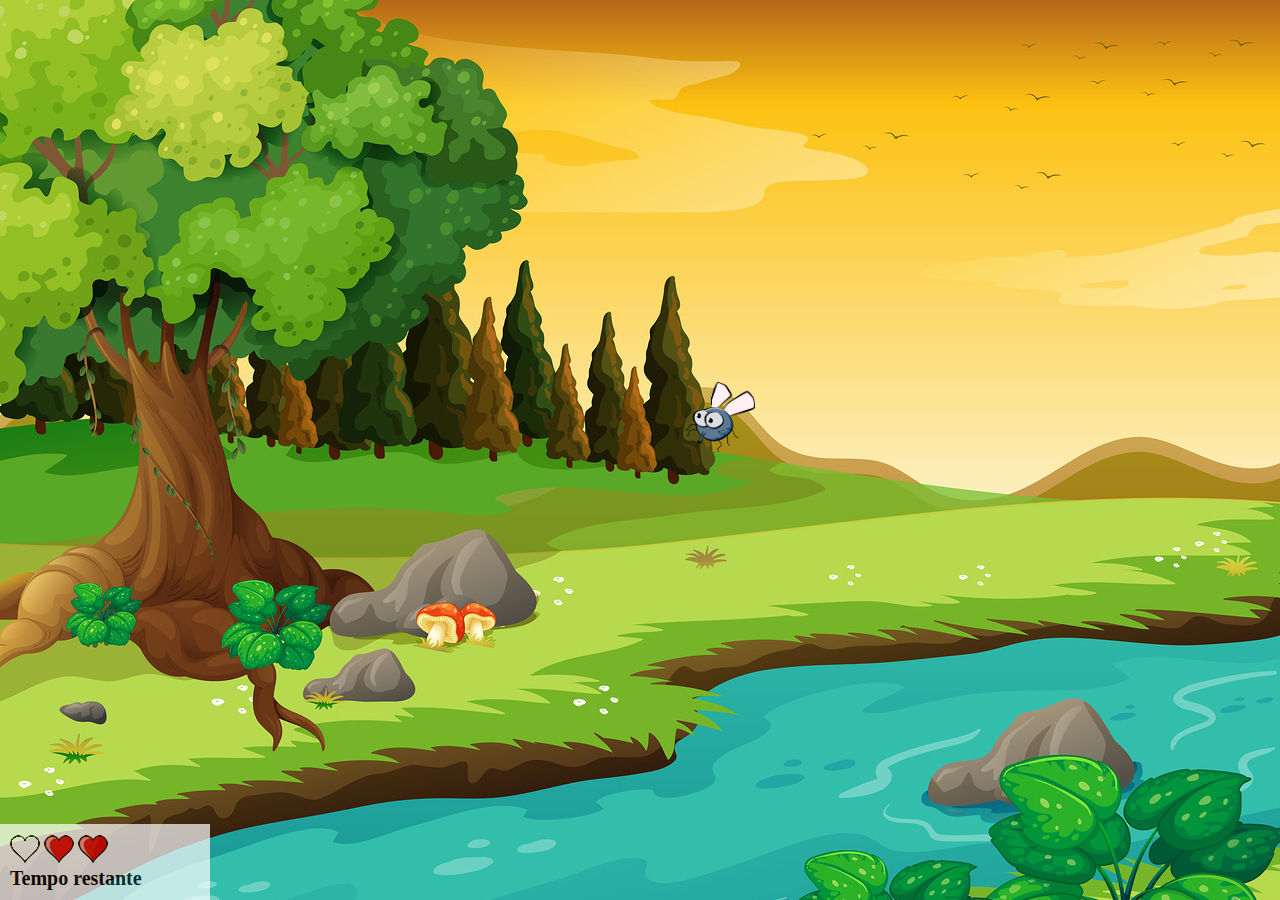
==== app.html @ a0baee80 "Criando cenario do app" ====
<!DOCTYPE html>
<html>
    <head>
        <meta charset="UTF-8">
        <title>JavaScript</title>

        <link rel="stylesheet" href="estilo.css"/>
        <script src="jogo.js">
            
        </script>
    </head>

    <body onresize="ajustaTamanhoPalcoJogo()">

        <div class="painel">
            <div class="vidas">
                <img src="imagens/coracao_vazio.png">
                <img src="imagens/coracao_cheio.png">
                <img src="imagens/coracao_cheio.png">
            </div>

            <div class="cronometro">Tempo restante

            </div>
        </div>

        <script>
            posicaoRandomica()

            setInterval(function() {
                posicaoRandomica()
            }, 1000)   
    
        </script>
    </body>

</html>
---- estilo.css ----
body {
    background-image: url(imagens/bg.jpg);
    background-repeat: no-repeat;
    background-size: 100%;
}

.mosquito1 {
    width: 50px;
    height: 50px;
}

.mosquito2 {
    width: 70px;
    height: 70px;
}

.mosquito3 {
    width: 90px;
    height: 90px;
}

.ladoA {
    transform: scaleX(1);
}

.ladoB {
    transform: scaleX(-1);
}

.painel {
    position: absolute;
    width: 190px;
    padding: 10px;
    left: 0px;
    bottom: 0px;
    border-top: solid 1px #FFF;
    background-color: #FFF;
    opacity: 0.7;
}

.vidas {
    float: left;
    padding-right: 8px;
}

.cronometro {
    float: left;
    font-size: 20px;
    font-weight: bold;
}
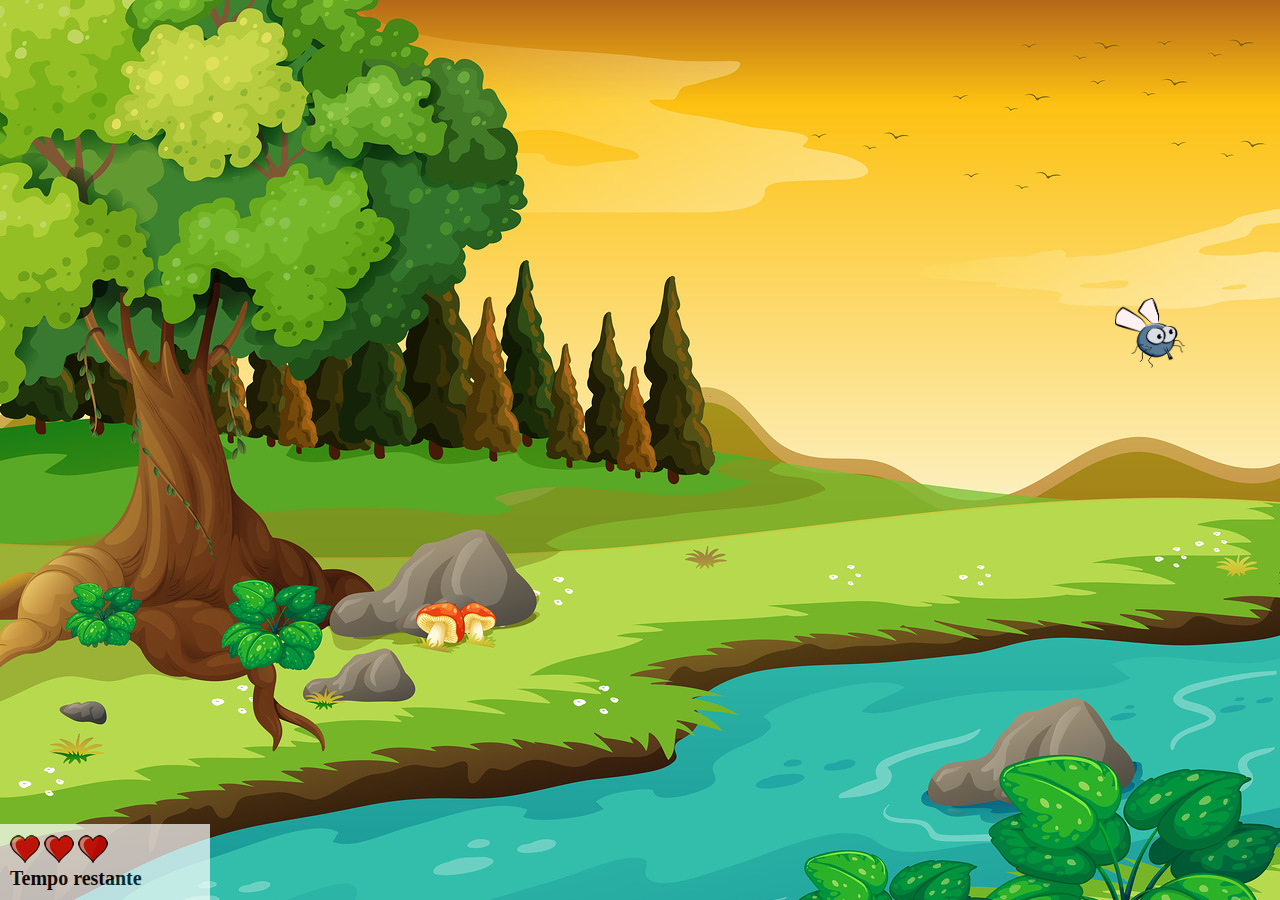
==== commit bf717db3: "Controlando os pontos de vida" ====
--- a/app.html
+++ b/app.html
@@ -14,9 +14,9 @@
 
         <div class="painel">
             <div class="vidas">
-                <img src="imagens/coracao_vazio.png">
-                <img src="imagens/coracao_cheio.png">
-                <img src="imagens/coracao_cheio.png">
+                <img id="v1" src="imagens/coracao_cheio.png">
+                <img id="v2" src="imagens/coracao_cheio.png">
+                <img id="v3" src="imagens/coracao_cheio.png">
             </div>
 
             <div class="cronometro">Tempo restante
@@ -29,7 +29,7 @@
 
             setInterval(function() {
                 posicaoRandomica()
-            }, 1000)   
+            }, 2000)   
     
         </script>
     </body>
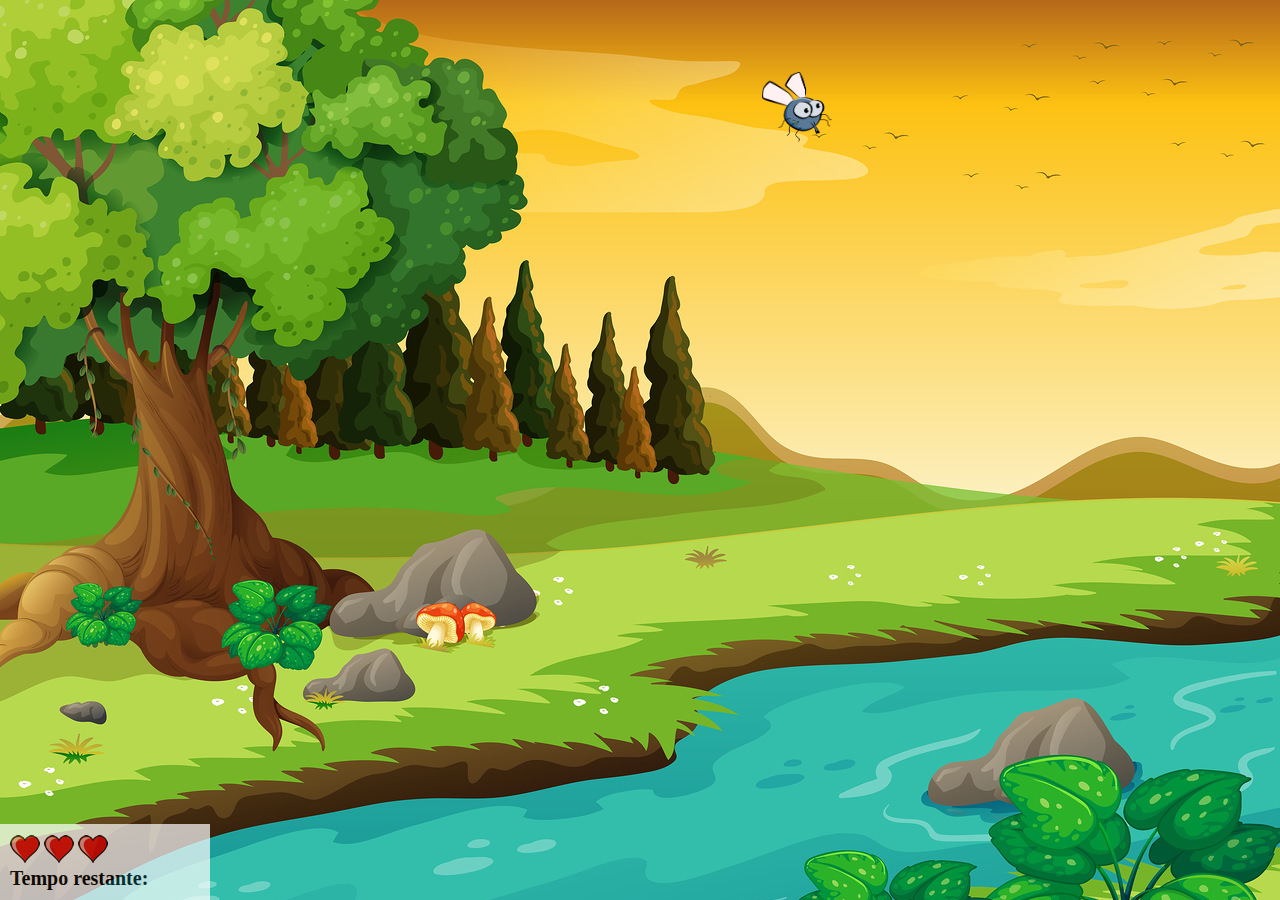
==== commit d92dd581: "Adicionando cronometro" ====
--- a/app.html
+++ b/app.html
@@ -19,15 +19,13 @@
                 <img id="v3" src="imagens/coracao_cheio.png">
             </div>
 
-            <div class="cronometro">Tempo restante
-
-            </div>
+            <div class="cronometro">Tempo restante: <span id="cronometro"></span></div>
         </div>
 
         <script>
             posicaoRandomica()
 
-            setInterval(function() {
+            var criaMosquito = setInterval(function() {
                 posicaoRandomica()
             }, 2000)   
     
--- a/estilo.css
+++ b/estilo.css
@@ -47,4 +47,8 @@
     float: left;
     font-size: 20px;
     font-weight: bold;
+}
+
+.centro {
+    justify-content: center;
 }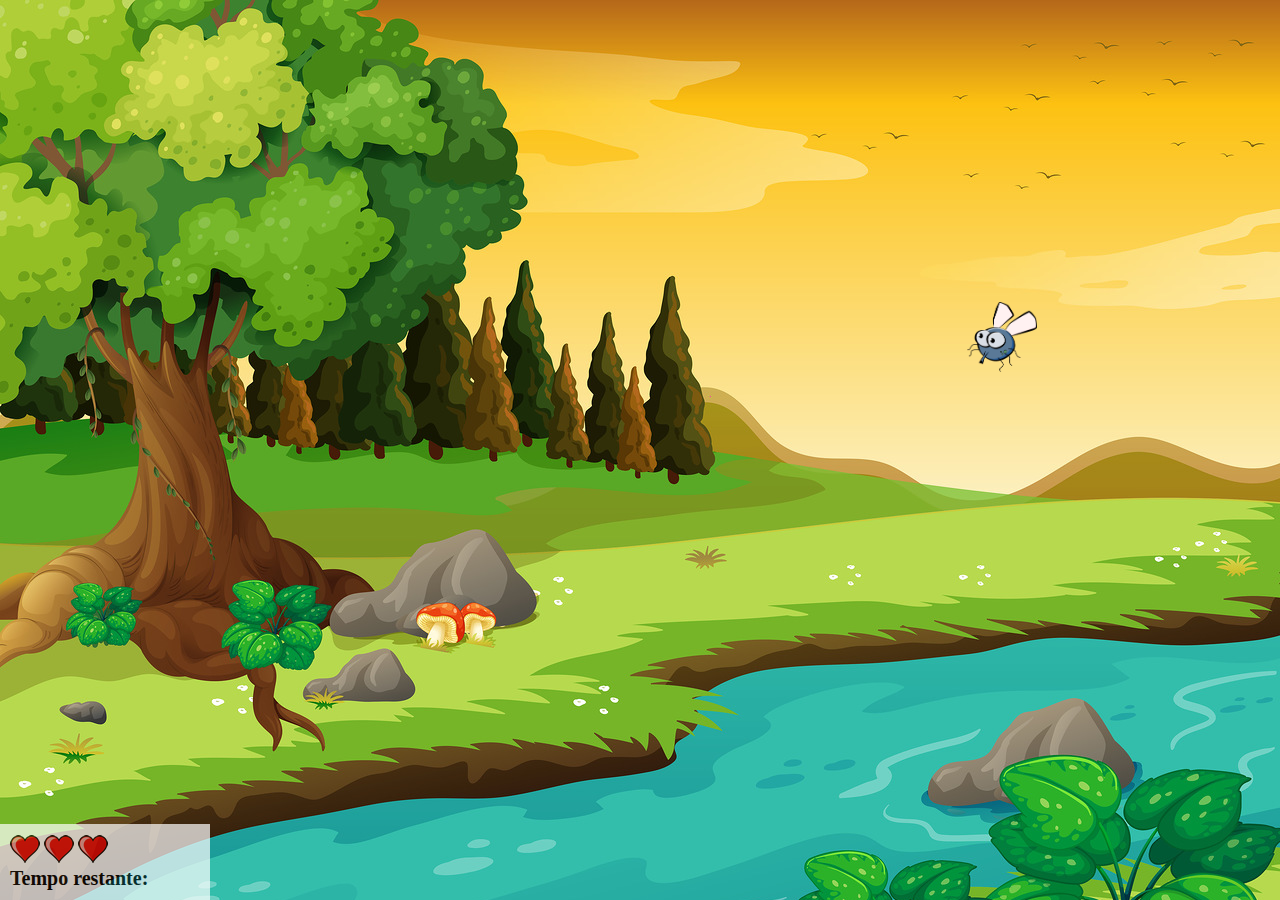
==== commit 79a62c49: "Aplicando nivel de dificuldade" ====
--- a/app.html
+++ b/app.html
@@ -27,7 +27,7 @@
 
             var criaMosquito = setInterval(function() {
                 posicaoRandomica()
-            }, 2000)   
+            }, criaMosquitoTempo)   
     
         </script>
     </body>
